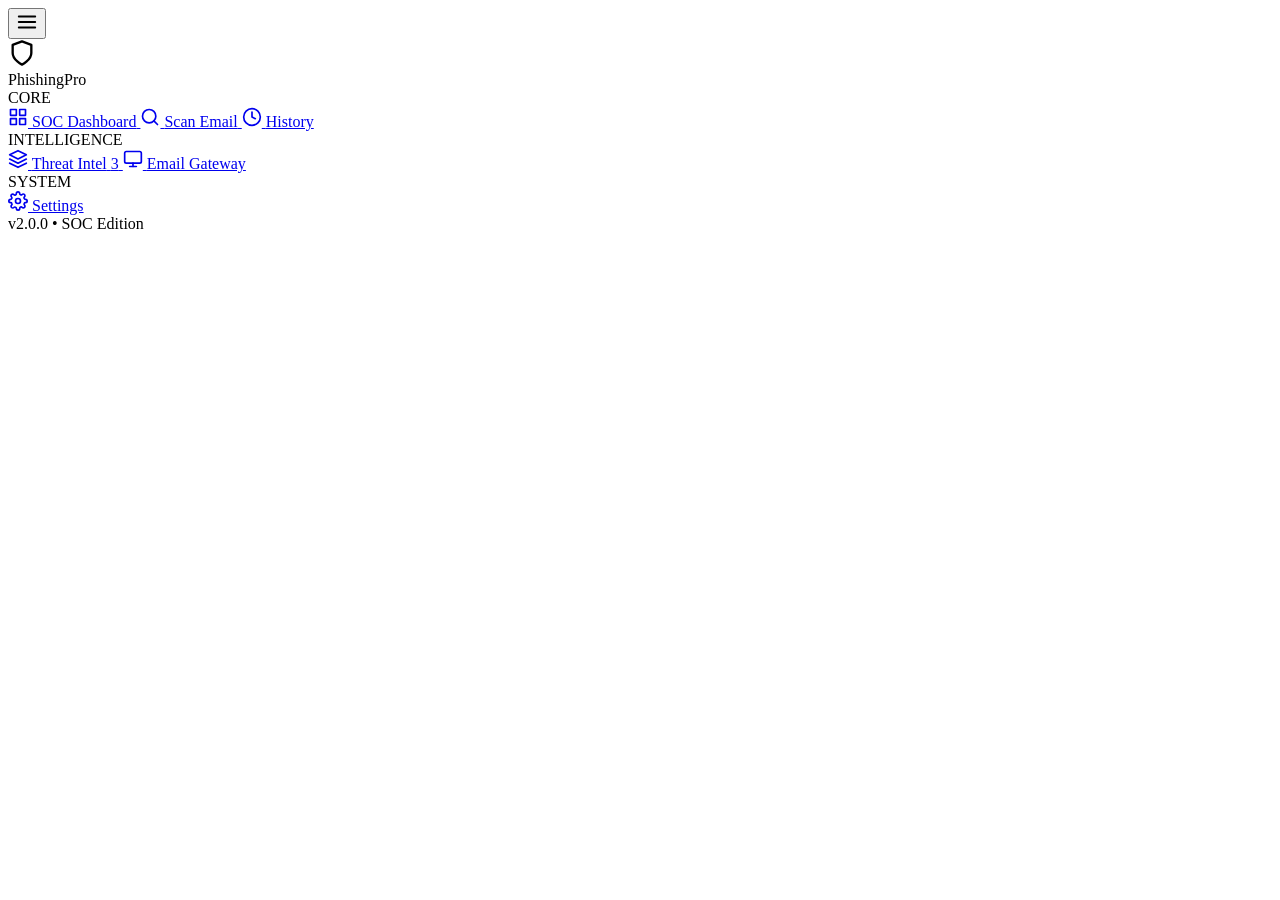
==== frontend/index.html @ 6079781a "Merge and updated initial commit" ====
<!DOCTYPE html>
<html lang="en">
<head>
    <meta charset="UTF-8">
    <meta name="viewport" content="width=device-width, initial-scale=1.0">
    <meta name="description" content="PhishingPro — Advanced email phishing detector with SOC dashboard, threat intelligence, AI analysis, domain reputation engine, and real-time email gateway.">
    <title>PhishingPro — SOC Email Security Platform</title>
    <link rel="icon" type="image/svg+xml" href="data:image/svg+xml,%3Csvg xmlns='http://www.w3.org/2000/svg' viewBox='0 0 24 24' fill='none' stroke='%2306b6d4' stroke-width='2' stroke-linecap='round' stroke-linejoin='round'%3E%3Cpath d='M12 22s8-4 8-10V5l-8-3-8 3v7c0 6 8 10 8 10z'/%3E%3C/svg%3E">
    <link rel="preconnect" href="https://fonts.googleapis.com">
    <link rel="preconnect" href="https://fonts.gstatic.com" crossorigin>
    <link href="https://fonts.googleapis.com/css2?family=Inter:wght@300;400;500;600;700;800&family=JetBrains+Mono:wght@400;500;600&display=swap" rel="stylesheet">
    <link rel="stylesheet" href="/css/styles.css">
</head>
<body>
    <!-- Mobile Menu Toggle -->
    <button class="mobile-menu-btn" id="mobile-menu-btn" aria-label="Toggle menu">
        <svg width="22" height="22" viewBox="0 0 24 24" fill="none" stroke="currentColor" stroke-width="2" stroke-linecap="round" stroke-linejoin="round">
            <line x1="3" y1="6" x2="21" y2="6"/>
            <line x1="3" y1="12" x2="21" y2="12"/>
            <line x1="3" y1="18" x2="21" y2="18"/>
        </svg>
    </button>

    <!-- Sidebar Overlay (mobile) -->
    <div class="sidebar-overlay" id="sidebar-overlay"></div>

    <!-- Sidebar Navigation -->
    <nav class="sidebar" id="sidebar">
        <div class="sidebar-header">
            <div class="logo">
                <div class="logo-icon">
                    <svg width="28" height="28" viewBox="0 0 24 24" fill="none" stroke="currentColor" stroke-width="2" stroke-linecap="round" stroke-linejoin="round">
                        <path d="M12 22s8-4 8-10V5l-8-3-8 3v7c0 6 8 10 8 10z"/>
                    </svg>
                </div>
                <span class="logo-text">PhishingPro</span>
            </div>
        </div>

        <div class="nav-links">
            <div class="nav-section-label">CORE</div>
            <a href="#/dashboard" class="nav-link active" data-page="dashboard">
                <svg width="20" height="20" viewBox="0 0 24 24" fill="none" stroke="currentColor" stroke-width="2" stroke-linecap="round" stroke-linejoin="round">
                    <rect x="3" y="3" width="7" height="7"/><rect x="14" y="3" width="7" height="7"/>
                    <rect x="14" y="14" width="7" height="7"/><rect x="3" y="14" width="7" height="7"/>
                </svg>
                <span>SOC Dashboard</span>
            </a>
            <a href="#/scan" class="nav-link" data-page="scan">
                <svg width="20" height="20" viewBox="0 0 24 24" fill="none" stroke="currentColor" stroke-width="2" stroke-linecap="round" stroke-linejoin="round">
                    <circle cx="11" cy="11" r="8"/><path d="M21 21l-4.35-4.35"/>
                </svg>
                <span>Scan Email</span>
            </a>
            <a href="#/history" class="nav-link" data-page="history">
                <svg width="20" height="20" viewBox="0 0 24 24" fill="none" stroke="currentColor" stroke-width="2" stroke-linecap="round" stroke-linejoin="round">
                    <circle cx="12" cy="12" r="10"/><polyline points="12 6 12 12 16 14"/>
                </svg>
                <span>History</span>
            </a>

            <div class="nav-section-label" style="margin-top:var(--space-md)">INTELLIGENCE</div>
            <a href="#/threat-intel" class="nav-link" data-page="threat-intel">
                <svg width="20" height="20" viewBox="0 0 24 24" fill="none" stroke="currentColor" stroke-width="2" stroke-linecap="round" stroke-linejoin="round">
                    <path d="M12 2L2 7l10 5 10-5-10-5z"/><path d="M2 17l10 5 10-5"/><path d="M2 12l10 5 10-5"/>
                </svg>
                <span>Threat Intel</span>
                <span class="nav-badge">3</span>
            </a>
            <a href="#/gateway" class="nav-link" data-page="gateway">
                <svg width="20" height="20" viewBox="0 0 24 24" fill="none" stroke="currentColor" stroke-width="2" stroke-linecap="round" stroke-linejoin="round">
                    <rect x="2" y="3" width="20" height="14" rx="2" ry="2"/>
                    <line x1="8" y1="21" x2="16" y2="21"/><line x1="12" y1="17" x2="12" y2="21"/>
                </svg>
                <span>Email Gateway</span>
            </a>

            <div class="nav-section-label" style="margin-top:var(--space-md)">SYSTEM</div>
            <a href="#/settings" class="nav-link" data-page="settings">
                <svg width="20" height="20" viewBox="0 0 24 24" fill="none" stroke="currentColor" stroke-width="2" stroke-linecap="round" stroke-linejoin="round">
                    <circle cx="12" cy="12" r="3"/>
                    <path d="M19.4 15a1.65 1.65 0 0 0 .33 1.82l.06.06a2 2 0 0 1 0 2.83 2 2 0 0 1-2.83 0l-.06-.06a1.65 1.65 0 0 0-1.82-.33 1.65 1.65 0 0 0-1 1.51V21a2 2 0 0 1-2 2 2 2 0 0 1-2-2v-.09A1.65 1.65 0 0 0 9 19.4a1.65 1.65 0 0 0-1.82.33l-.06.06a2 2 0 0 1-2.83 0 2 2 0 0 1 0-2.83l.06-.06A1.65 1.65 0 0 0 4.68 15a1.65 1.65 0 0 0-1.51-1H3a2 2 0 0 1-2-2 2 2 0 0 1 2-2h.09A1.65 1.65 0 0 0 4.6 9a1.65 1.65 0 0 0-.33-1.82l-.06-.06a2 2 0 0 1 0-2.83 2 2 0 0 1 2.83 0l.06.06A1.65 1.65 0 0 0 9 4.68a1.65 1.65 0 0 0 1-1.51V3a2 2 0 0 1 2-2 2 2 0 0 1 2 2v.09a1.65 1.65 0 0 0 1 1.51 1.65 1.65 0 0 0 1.82-.33l.06-.06a2 2 0 0 1 2.83 0 2 2 0 0 1 0 2.83l-.06.06A1.65 1.65 0 0 0 19.4 9a1.65 1.65 0 0 0 1.51 1H21a2 2 0 0 1 2 2 2 2 0 0 1-2 2h-.09a1.65 1.65 0 0 0-1.51 1z"/>
                </svg>
                <span>Settings</span>
            </a>
        </div>

        <div class="sidebar-footer">
            <div class="version-tag">v2.0.0 • SOC Edition</div>
        </div>
    </nav>

    <!-- Main Content Area -->
    <main class="main-content" id="main-content">
        <!-- Dynamic page content loads here -->
    </main>

    <!-- Toast Container -->
    <div class="toast-container" id="toast-container"></div>

    <script src="/js/api.js"></script>
    <script src="/js/dashboard.js"></script>
    <script src="/js/scanner.js"></script>
    <script src="/js/history.js"></script>
    <script src="/js/settings.js"></script>
    <script src="/js/threat_intel.js"></script>
    <script src="/js/gateway.js"></script>
    <script src="/js/app.js"></script>
</body>
</html>
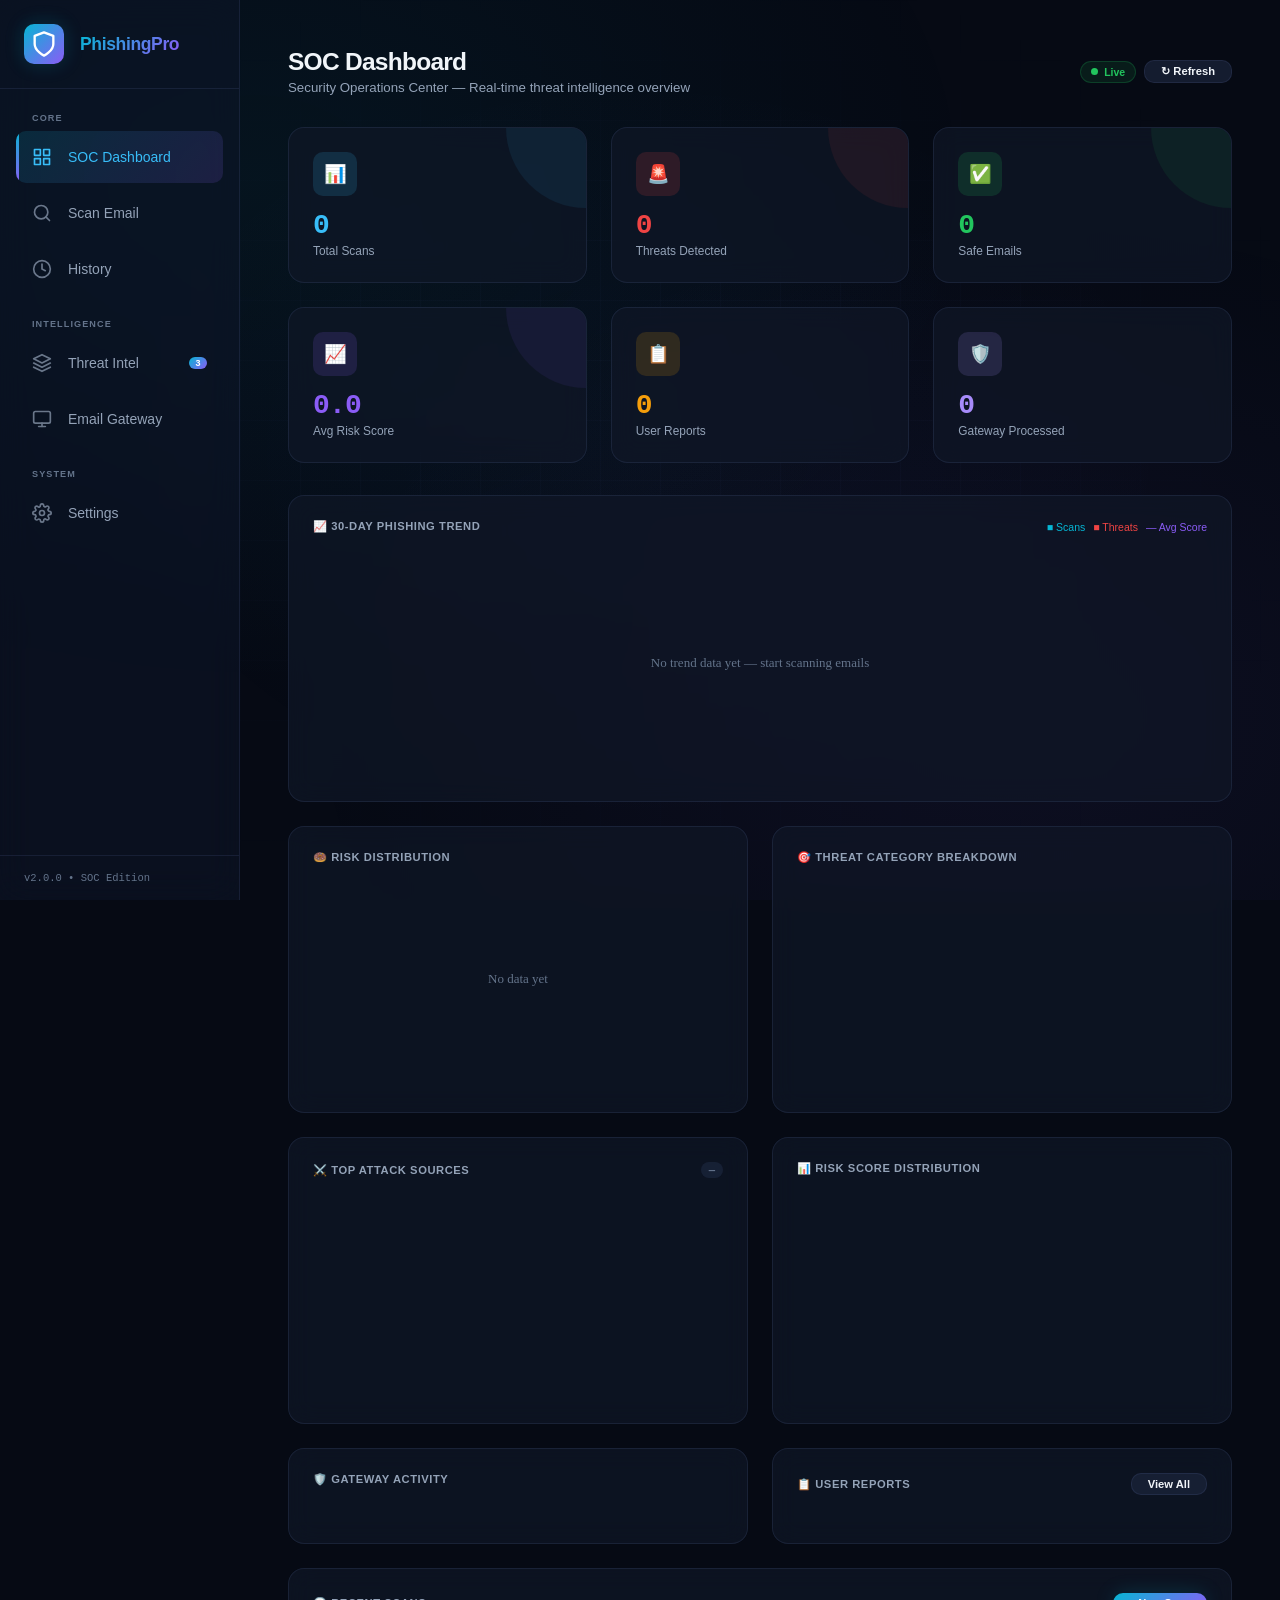
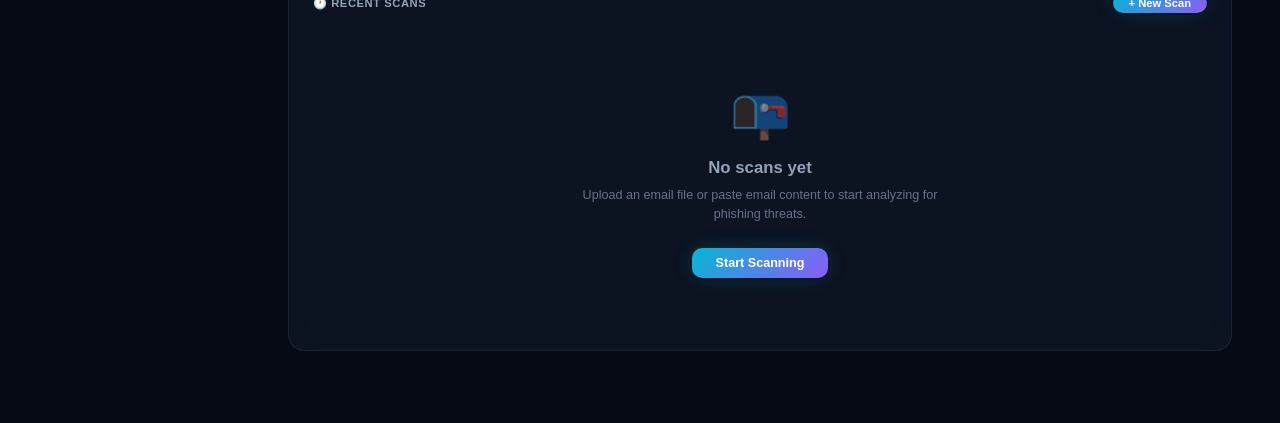
==== commit b0a0933c: "Fix CSS and JS paths for GitHub Pages" ====
--- a/frontend/index.html
+++ b/frontend/index.html
@@ -9,7 +9,7 @@
     <link rel="preconnect" href="https://fonts.googleapis.com">
     <link rel="preconnect" href="https://fonts.gstatic.com" crossorigin>
     <link href="https://fonts.googleapis.com/css2?family=Inter:wght@300;400;500;600;700;800&family=JetBrains+Mono:wght@400;500;600&display=swap" rel="stylesheet">
-    <link rel="stylesheet" href="/css/styles.css">
+    <link rel="stylesheet" href="./css/styles.css">
 </head>
 <body>
     <!-- Mobile Menu Toggle -->
@@ -98,13 +98,13 @@
     <!-- Toast Container -->
     <div class="toast-container" id="toast-container"></div>
 
-    <script src="/js/api.js"></script>
-    <script src="/js/dashboard.js"></script>
-    <script src="/js/scanner.js"></script>
-    <script src="/js/history.js"></script>
-    <script src="/js/settings.js"></script>
-    <script src="/js/threat_intel.js"></script>
-    <script src="/js/gateway.js"></script>
-    <script src="/js/app.js"></script>
+    <script src="./js/api.js"></script>
+    <script src="./js/dashboard.js"></script>
+    <script src="./js/scanner.js"></script>
+    <script src="./js/history.js"></script>
+    <script src="./js/settings.js"></script>
+    <script src="./js/threat_intel.js"></script>
+    <script src="./js/gateway.js"></script>
+    <script src="./js/app.js"></script>
 </body>
 </html>
--- a/frontend/css/styles.css
+++ b/frontend/css/styles.css
@@ -0,0 +1,2358 @@
+/* ============================================
+   PhishingPro — Complete Design System
+   Dark-mode first, glassmorphism, vibrant accents
+   ============================================ */
+
+/* --- CSS Custom Properties (Design Tokens) --- */
+:root {
+    /* Background layers */
+    --bg-primary: #060a14;
+    --bg-secondary: #0c1120;
+    --bg-tertiary: #111827;
+    --bg-card: rgba(17, 24, 39, 0.7);
+    --bg-card-hover: rgba(24, 34, 56, 0.8);
+    --bg-elevated: rgba(30, 41, 66, 0.6);
+    --bg-input: rgba(15, 23, 42, 0.8);
+
+    /* Glass effect */
+    --glass-bg: rgba(15, 23, 42, 0.5);
+    --glass-border: rgba(100, 120, 180, 0.15);
+    --glass-blur: 16px;
+
+    /* Text */
+    --text-primary: #f1f5f9;
+    --text-secondary: #94a3b8;
+    --text-muted: #64748b;
+    --text-accent: #38bdf8;
+
+    /* Accent gradients */
+    --accent-cyan: #06b6d4;
+    --accent-blue: #3b82f6;
+    --accent-purple: #8b5cf6;
+    --accent-pink: #ec4899;
+    --gradient-primary: linear-gradient(135deg, #06b6d4, #8b5cf6);
+    --gradient-secondary: linear-gradient(135deg, #3b82f6, #8b5cf6);
+    --gradient-hot: linear-gradient(135deg, #ec4899, #f97316);
+    --gradient-glow: linear-gradient(135deg, rgba(6, 182, 212, 0.15), rgba(139, 92, 246, 0.15));
+
+    /* Risk level colors */
+    --risk-safe: #22c55e;
+    --risk-safe-bg: rgba(34, 197, 94, 0.1);
+    --risk-low: #84cc16;
+    --risk-low-bg: rgba(132, 204, 22, 0.1);
+    --risk-medium: #eab308;
+    --risk-medium-bg: rgba(234, 179, 8, 0.1);
+    --risk-high: #f97316;
+    --risk-high-bg: rgba(249, 115, 22, 0.1);
+    --risk-critical: #ef4444;
+    --risk-critical-bg: rgba(239, 68, 68, 0.1);
+
+    /* Severity colors */
+    --severity-info: #38bdf8;
+    --severity-low: #84cc16;
+    --severity-medium: #eab308;
+    --severity-high: #f97316;
+    --severity-critical: #ef4444;
+
+    /* Spacing */
+    --space-xs: 4px;
+    --space-sm: 8px;
+    --space-md: 16px;
+    --space-lg: 24px;
+    --space-xl: 32px;
+    --space-2xl: 48px;
+
+    /* Border radius */
+    --radius-sm: 6px;
+    --radius-md: 10px;
+    --radius-lg: 16px;
+    --radius-xl: 20px;
+    --radius-full: 9999px;
+
+    /* Shadows */
+    --shadow-sm: 0 1px 3px rgba(0, 0, 0, 0.3);
+    --shadow-md: 0 4px 12px rgba(0, 0, 0, 0.4);
+    --shadow-lg: 0 8px 32px rgba(0, 0, 0, 0.5);
+    --shadow-glow-cyan: 0 0 20px rgba(6, 182, 212, 0.2);
+    --shadow-glow-purple: 0 0 20px rgba(139, 92, 246, 0.2);
+
+    /* Typography */
+    --font-sans: 'Inter', -apple-system, BlinkMacSystemFont, 'Segoe UI', sans-serif;
+    --font-mono: 'JetBrains Mono', 'Fira Code', monospace;
+
+    /* Transitions */
+    --transition-fast: 150ms ease;
+    --transition-normal: 250ms ease;
+    --transition-slow: 400ms ease;
+
+    /* Layout */
+    --sidebar-width: 240px;
+    --sidebar-collapsed: 64px;
+}
+
+/* --- Reset & Base --- */
+*, *::before, *::after {
+    margin: 0;
+    padding: 0;
+    box-sizing: border-box;
+}
+
+html {
+    font-size: 14px;
+    -webkit-font-smoothing: antialiased;
+    -moz-osx-font-smoothing: grayscale;
+}
+
+body {
+    font-family: var(--font-sans);
+    background: var(--bg-primary);
+    color: var(--text-primary);
+    display: flex;
+    min-height: 100vh;
+    overflow-x: hidden;
+}
+
+/* Animated grid background */
+body::before {
+    content: '';
+    position: fixed;
+    top: 0;
+    left: 0;
+    right: 0;
+    bottom: 0;
+    background:
+        radial-gradient(ellipse at 20% 20%, rgba(6, 182, 212, 0.06) 0%, transparent 50%),
+        radial-gradient(ellipse at 80% 80%, rgba(139, 92, 246, 0.06) 0%, transparent 50%),
+        radial-gradient(ellipse at 50% 50%, rgba(59, 130, 246, 0.03) 0%, transparent 60%);
+    pointer-events: none;
+    z-index: 0;
+    animation: bgShift 20s ease-in-out infinite alternate;
+}
+
+body::after {
+    content: '';
+    position: fixed;
+    top: 0;
+    left: 0;
+    right: 0;
+    bottom: 0;
+    background-image:
+        linear-gradient(rgba(100, 120, 180, 0.03) 1px, transparent 1px),
+        linear-gradient(90deg, rgba(100, 120, 180, 0.03) 1px, transparent 1px);
+    background-size: 60px 60px;
+    pointer-events: none;
+    z-index: 0;
+    mask-image: radial-gradient(ellipse at center, black 30%, transparent 80%);
+    -webkit-mask-image: radial-gradient(ellipse at center, black 30%, transparent 80%);
+}
+
+a { color: var(--text-accent); text-decoration: none; }
+a:hover { text-decoration: underline; }
+
+/* --- Scrollbar --- */
+::-webkit-scrollbar { width: 6px; height: 6px; }
+::-webkit-scrollbar-track { background: transparent; }
+::-webkit-scrollbar-thumb { background: var(--glass-border); border-radius: var(--radius-full); }
+::-webkit-scrollbar-thumb:hover { background: var(--text-muted); }
+
+/* ============================================
+   MOBILE MENU BUTTON
+   ============================================ */
+.mobile-menu-btn {
+    display: none;
+    position: fixed;
+    top: var(--space-md);
+    left: var(--space-md);
+    z-index: 200;
+    width: 42px;
+    height: 42px;
+    border: 1px solid var(--glass-border);
+    border-radius: var(--radius-md);
+    background: var(--glass-bg);
+    backdrop-filter: blur(var(--glass-blur));
+    -webkit-backdrop-filter: blur(var(--glass-blur));
+    color: var(--text-primary);
+    cursor: pointer;
+    align-items: center;
+    justify-content: center;
+    transition: all var(--transition-fast);
+}
+
+.mobile-menu-btn:hover {
+    background: var(--bg-card-hover);
+    border-color: var(--accent-cyan);
+}
+
+.sidebar-overlay {
+    display: none;
+    position: fixed;
+    inset: 0;
+    background: rgba(0, 0, 0, 0.5);
+    backdrop-filter: blur(4px);
+    z-index: 90;
+    opacity: 0;
+    transition: opacity var(--transition-normal);
+}
+
+.sidebar-overlay.open {
+    opacity: 1;
+}
+
+/* ============================================
+   SIDEBAR
+   ============================================ */
+.sidebar {
+    position: fixed;
+    left: 0;
+    top: 0;
+    bottom: 0;
+    width: var(--sidebar-width);
+    background: var(--glass-bg);
+    backdrop-filter: blur(var(--glass-blur));
+    -webkit-backdrop-filter: blur(var(--glass-blur));
+    border-right: 1px solid var(--glass-border);
+    display: flex;
+    flex-direction: column;
+    z-index: 100;
+    transition: width var(--transition-normal), transform var(--transition-normal);
+}
+
+.sidebar-header {
+    padding: var(--space-lg);
+    border-bottom: 1px solid var(--glass-border);
+}
+
+.logo {
+    display: flex;
+    align-items: center;
+    gap: var(--space-md);
+}
+
+.logo-icon {
+    width: 40px;
+    height: 40px;
+    background: var(--gradient-primary);
+    border-radius: var(--radius-md);
+    display: flex;
+    align-items: center;
+    justify-content: center;
+    color: white;
+    flex-shrink: 0;
+    box-shadow: var(--shadow-glow-cyan);
+}
+
+.logo-text {
+    font-size: 1.25rem;
+    font-weight: 700;
+    background: var(--gradient-primary);
+    -webkit-background-clip: text;
+    -webkit-text-fill-color: transparent;
+    background-clip: text;
+    letter-spacing: -0.02em;
+}
+
+.nav-links {
+    flex: 1;
+    padding: var(--space-md);
+    display: flex;
+    flex-direction: column;
+    gap: var(--space-xs);
+}
+
+.nav-link {
+    display: flex;
+    align-items: center;
+    gap: var(--space-md);
+    padding: var(--space-md);
+    border-radius: var(--radius-md);
+    color: var(--text-secondary);
+    font-weight: 500;
+    transition: all var(--transition-fast);
+    text-decoration: none !important;
+    position: relative;
+    overflow: hidden;
+}
+
+.nav-link::before {
+    content: '';
+    position: absolute;
+    left: 0;
+    top: 0;
+    bottom: 0;
+    width: 3px;
+    background: var(--gradient-primary);
+    border-radius: 0 var(--radius-sm) var(--radius-sm) 0;
+    opacity: 0;
+    transition: opacity var(--transition-fast);
+}
+
+.nav-link:hover {
+    background: var(--bg-card-hover);
+    color: var(--text-primary);
+}
+
+.nav-link.active {
+    background: var(--gradient-glow);
+    color: var(--text-accent);
+}
+
+.nav-link.active::before {
+    opacity: 1;
+}
+
+.nav-link svg {
+    flex-shrink: 0;
+    opacity: 0.7;
+    transition: opacity var(--transition-fast);
+}
+
+.nav-link:hover svg,
+.nav-link.active svg {
+    opacity: 1;
+}
+
+.sidebar-footer {
+    padding: var(--space-md) var(--space-lg);
+    border-top: 1px solid var(--glass-border);
+}
+
+.version-tag {
+    font-size: 0.75rem;
+    color: var(--text-muted);
+    font-family: var(--font-mono);
+}
+
+/* ============================================
+   MAIN CONTENT
+   ============================================ */
+.main-content {
+    margin-left: var(--sidebar-width);
+    flex: 1;
+    min-height: 100vh;
+    padding: var(--space-2xl);
+    position: relative;
+    z-index: 1;
+    transition: opacity 0.15s ease, transform 0.15s ease;
+}
+
+.main-content.page-exit {
+    opacity: 0;
+    transform: translateY(6px);
+}
+
+.main-content.page-enter {
+    animation: fadeIn 0.3s ease forwards;
+}
+
+.page-header {
+    margin-bottom: var(--space-xl);
+}
+
+.page-title {
+    font-size: 1.75rem;
+    font-weight: 700;
+    letter-spacing: -0.03em;
+    margin-bottom: var(--space-xs);
+}
+
+.page-subtitle {
+    color: var(--text-secondary);
+    font-size: 0.95rem;
+}
+
+/* ============================================
+   GLASS CARD
+   ============================================ */
+.card {
+    background: var(--bg-card);
+    backdrop-filter: blur(12px);
+    -webkit-backdrop-filter: blur(12px);
+    border: 1px solid var(--glass-border);
+    border-radius: var(--radius-lg);
+    padding: var(--space-lg);
+    transition: all var(--transition-normal);
+}
+
+.card:hover {
+    border-color: rgba(100, 120, 180, 0.25);
+    box-shadow: var(--shadow-md);
+}
+
+.card-header {
+    display: flex;
+    align-items: center;
+    justify-content: space-between;
+    margin-bottom: var(--space-lg);
+}
+
+.card-title {
+    font-size: 1rem;
+    font-weight: 600;
+    color: var(--text-secondary);
+    text-transform: uppercase;
+    letter-spacing: 0.05em;
+    font-size: 0.8rem;
+}
+
+/* ============================================
+   STATS GRID (Dashboard)
+   ============================================ */
+.stats-grid {
+    display: grid;
+    grid-template-columns: repeat(auto-fit, minmax(220px, 1fr));
+    gap: var(--space-lg);
+    margin-bottom: var(--space-xl);
+}
+
+.stat-card {
+    position: relative;
+    overflow: hidden;
+}
+
+.stat-card::after {
+    content: '';
+    position: absolute;
+    top: 0;
+    right: 0;
+    width: 80px;
+    height: 80px;
+    border-radius: 0 0 0 80px;
+    opacity: 0.08;
+}
+
+.stat-card .stat-icon {
+    width: 44px;
+    height: 44px;
+    border-radius: var(--radius-md);
+    display: flex;
+    align-items: center;
+    justify-content: center;
+    margin-bottom: var(--space-md);
+    font-size: 1.3rem;
+}
+
+.stat-card .stat-value {
+    font-size: 2rem;
+    font-weight: 800;
+    letter-spacing: -0.03em;
+    font-family: var(--font-mono);
+    line-height: 1;
+    margin-bottom: var(--space-xs);
+}
+
+.stat-card .stat-label {
+    font-size: 0.85rem;
+    color: var(--text-secondary);
+    font-weight: 500;
+}
+
+.stat-card.stat-total .stat-icon { background: rgba(56, 189, 248, 0.15); color: #38bdf8; }
+.stat-card.stat-total .stat-value { color: #38bdf8; }
+.stat-card.stat-total::after { background: #38bdf8; }
+
+.stat-card.stat-threats .stat-icon { background: rgba(239, 68, 68, 0.15); color: #ef4444; }
+.stat-card.stat-threats .stat-value { color: #ef4444; }
+.stat-card.stat-threats::after { background: #ef4444; }
+
+.stat-card.stat-safe .stat-icon { background: rgba(34, 197, 94, 0.15); color: #22c55e; }
+.stat-card.stat-safe .stat-value { color: #22c55e; }
+.stat-card.stat-safe::after { background: #22c55e; }
+
+.stat-card.stat-score .stat-icon { background: rgba(139, 92, 246, 0.15); color: #8b5cf6; }
+.stat-card.stat-score .stat-value { color: #8b5cf6; }
+.stat-card.stat-score::after { background: #8b5cf6; }
+
+/* ============================================
+   DASHBOARD GRID
+   ============================================ */
+.dashboard-grid {
+    display: grid;
+    grid-template-columns: 1fr 1fr;
+    gap: var(--space-lg);
+}
+
+.dashboard-grid .card.full-width {
+    grid-column: 1 / -1;
+}
+
+/* ============================================
+   TABS
+   ============================================ */
+.tabs {
+    display: flex;
+    gap: var(--space-xs);
+    padding: var(--space-xs);
+    background: var(--bg-input);
+    border-radius: var(--radius-md);
+    margin-bottom: var(--space-lg);
+}
+
+.tab-btn {
+    flex: 1;
+    padding: var(--space-sm) var(--space-md);
+    background: transparent;
+    border: none;
+    border-radius: var(--radius-sm);
+    color: var(--text-secondary);
+    font-family: var(--font-sans);
+    font-size: 0.9rem;
+    font-weight: 500;
+    cursor: pointer;
+    transition: all var(--transition-fast);
+}
+
+.tab-btn:hover {
+    color: var(--text-primary);
+    background: rgba(255, 255, 255, 0.05);
+}
+
+.tab-btn.active {
+    background: var(--gradient-primary);
+    color: white;
+    box-shadow: var(--shadow-sm);
+}
+
+.tab-content {
+    display: none;
+}
+
+.tab-content.active {
+    display: block;
+    animation: fadeIn 0.3s ease;
+}
+
+/* ============================================
+   FILE DROP ZONE
+   ============================================ */
+.drop-zone {
+    border: 2px dashed var(--glass-border);
+    border-radius: var(--radius-lg);
+    padding: var(--space-2xl);
+    text-align: center;
+    cursor: pointer;
+    transition: all var(--transition-normal);
+    background: var(--bg-input);
+    position: relative;
+    overflow: hidden;
+}
+
+.drop-zone::before {
+    content: '';
+    position: absolute;
+    inset: 0;
+    background: var(--gradient-glow);
+    opacity: 0;
+    transition: opacity var(--transition-normal);
+}
+
+.drop-zone:hover,
+.drop-zone.drag-over {
+    border-color: var(--accent-cyan);
+    background: rgba(6, 182, 212, 0.05);
+}
+
+.drop-zone:hover::before,
+.drop-zone.drag-over::before {
+    opacity: 1;
+}
+
+.drop-zone-icon {
+    font-size: 3rem;
+    margin-bottom: var(--space-md);
+    position: relative;
+    z-index: 1;
+}
+
+.drop-zone-text {
+    font-size: 1.1rem;
+    color: var(--text-secondary);
+    margin-bottom: var(--space-sm);
+    position: relative;
+    z-index: 1;
+}
+
+.drop-zone-hint {
+    font-size: 0.8rem;
+    color: var(--text-muted);
+    position: relative;
+    z-index: 1;
+}
+
+.drop-zone input[type="file"] {
+    display: none;
+}
+
+/* ============================================
+   TEXTAREA (Paste Email)
+   ============================================ */
+.email-textarea {
+    width: 100%;
+    min-height: 250px;
+    padding: var(--space-md);
+    background: var(--bg-input);
+    border: 1px solid var(--glass-border);
+    border-radius: var(--radius-md);
+    color: var(--text-primary);
+    font-family: var(--font-mono);
+    font-size: 0.85rem;
+    line-height: 1.6;
+    resize: vertical;
+    transition: border-color var(--transition-fast);
+}
+
+.email-textarea:focus {
+    outline: none;
+    border-color: var(--accent-cyan);
+    box-shadow: 0 0 0 3px rgba(6, 182, 212, 0.1);
+}
+
+.email-textarea::placeholder {
+    color: var(--text-muted);
+}
+
+/* ============================================
+   BUTTONS
+   ============================================ */
+.btn {
+    display: inline-flex;
+    align-items: center;
+    justify-content: center;
+    gap: var(--space-sm);
+    padding: var(--space-sm) var(--space-lg);
+    border: none;
+    border-radius: var(--radius-md);
+    font-family: var(--font-sans);
+    font-size: 0.9rem;
+    font-weight: 600;
+    cursor: pointer;
+    transition: all var(--transition-fast);
+    text-decoration: none;
+    white-space: nowrap;
+}
+
+.btn:disabled {
+    opacity: 0.5;
+    cursor: not-allowed;
+}
+
+.btn-primary {
+    background: var(--gradient-primary);
+    color: white;
+    box-shadow: var(--shadow-sm), var(--shadow-glow-cyan);
+}
+
+.btn-primary:hover:not(:disabled) {
+    transform: translateY(-1px);
+    box-shadow: var(--shadow-md), 0 0 30px rgba(6, 182, 212, 0.3);
+}
+
+.btn-secondary {
+    background: var(--bg-elevated);
+    color: var(--text-primary);
+    border: 1px solid var(--glass-border);
+}
+
+.btn-secondary:hover:not(:disabled) {
+    background: var(--bg-card-hover);
+    border-color: rgba(100, 120, 180, 0.3);
+}
+
+.btn-danger {
+    background: rgba(239, 68, 68, 0.15);
+    color: var(--risk-critical);
+    border: 1px solid rgba(239, 68, 68, 0.2);
+}
+
+.btn-danger:hover:not(:disabled) {
+    background: rgba(239, 68, 68, 0.25);
+}
+
+.btn-lg {
+    padding: var(--space-md) var(--space-xl);
+    font-size: 1rem;
+}
+
+.btn-sm {
+    padding: var(--space-xs) var(--space-md);
+    font-size: 0.8rem;
+}
+
+/* ============================================
+   RISK SCORE RING
+   ============================================ */
+.risk-ring-container {
+    display: flex;
+    flex-direction: column;
+    align-items: center;
+    gap: var(--space-md);
+}
+
+.risk-ring {
+    position: relative;
+    width: 180px;
+    height: 180px;
+}
+
+.risk-ring svg {
+    transform: rotate(-90deg);
+    width: 100%;
+    height: 100%;
+}
+
+.risk-ring .ring-bg {
+    fill: none;
+    stroke: var(--bg-elevated);
+    stroke-width: 8;
+}
+
+.risk-ring .ring-fill {
+    fill: none;
+    stroke-width: 8;
+    stroke-linecap: round;
+    transition: stroke-dashoffset 1.5s ease, stroke 0.5s ease;
+}
+
+.risk-ring .ring-score {
+    position: absolute;
+    top: 50%;
+    left: 50%;
+    transform: translate(-50%, -50%);
+    text-align: center;
+}
+
+.risk-ring .ring-score .score-value {
+    font-size: 2.5rem;
+    font-weight: 800;
+    font-family: var(--font-mono);
+    line-height: 1;
+}
+
+.risk-ring .ring-score .score-label {
+    font-size: 0.8rem;
+    color: var(--text-secondary);
+    text-transform: uppercase;
+    letter-spacing: 0.1em;
+    margin-top: var(--space-xs);
+}
+
+/* ============================================
+   RISK BADGES
+   ============================================ */
+.risk-badge {
+    display: inline-flex;
+    align-items: center;
+    gap: var(--space-xs);
+    padding: 3px 10px;
+    border-radius: var(--radius-full);
+    font-size: 0.75rem;
+    font-weight: 600;
+    text-transform: uppercase;
+    letter-spacing: 0.05em;
+}
+
+.risk-badge.safe { background: var(--risk-safe-bg); color: var(--risk-safe); border: 1px solid rgba(34, 197, 94, 0.2); }
+.risk-badge.low { background: var(--risk-low-bg); color: var(--risk-low); border: 1px solid rgba(132, 204, 22, 0.2); }
+.risk-badge.medium { background: var(--risk-medium-bg); color: var(--risk-medium); border: 1px solid rgba(234, 179, 8, 0.2); }
+.risk-badge.high { background: var(--risk-high-bg); color: var(--risk-high); border: 1px solid rgba(249, 115, 22, 0.2); }
+.risk-badge.critical { background: var(--risk-critical-bg); color: var(--risk-critical); border: 1px solid rgba(239, 68, 68, 0.2); }
+
+.risk-badge::before {
+    content: '';
+    width: 6px;
+    height: 6px;
+    border-radius: 50%;
+    background: currentColor;
+}
+
+/* ============================================
+   SEVERITY INDICATOR
+   ============================================ */
+.severity-dot {
+    width: 8px;
+    height: 8px;
+    border-radius: 50%;
+    flex-shrink: 0;
+}
+
+.severity-dot.info { background: var(--severity-info); box-shadow: 0 0 6px var(--severity-info); }
+.severity-dot.low { background: var(--severity-low); box-shadow: 0 0 6px var(--severity-low); }
+.severity-dot.medium { background: var(--severity-medium); box-shadow: 0 0 6px var(--severity-medium); }
+.severity-dot.high { background: var(--severity-high); box-shadow: 0 0 6px var(--severity-high); }
+.severity-dot.critical { background: var(--severity-critical); box-shadow: 0 0 6px var(--severity-critical); }
+
+/* ============================================
+   FINDINGS LIST
+   ============================================ */
+.findings-group {
+    margin-bottom: var(--space-lg);
+}
+
+.findings-group-title {
+    font-size: 0.85rem;
+    font-weight: 600;
+    color: var(--text-secondary);
+    text-transform: uppercase;
+    letter-spacing: 0.06em;
+    margin-bottom: var(--space-md);
+    display: flex;
+    align-items: center;
+    gap: var(--space-sm);
+}
+
+.findings-group-count {
+    background: var(--bg-elevated);
+    padding: 2px 8px;
+    border-radius: var(--radius-full);
+    font-size: 0.75rem;
+    font-family: var(--font-mono);
+}
+
+.finding-card {
+    background: var(--bg-input);
+    border: 1px solid var(--glass-border);
+    border-radius: var(--radius-md);
+    padding: var(--space-md);
+    margin-bottom: var(--space-sm);
+    display: flex;
+    gap: var(--space-md);
+    transition: all var(--transition-fast);
+}
+
+.finding-card:hover {
+    border-color: rgba(100, 120, 180, 0.3);
+    background: var(--bg-card-hover);
+}
+
+.finding-content {
+    flex: 1;
+    min-width: 0;
+}
+
+.finding-title {
+    font-weight: 600;
+    font-size: 0.95rem;
+    margin-bottom: var(--space-xs);
+}
+
+.finding-description {
+    color: var(--text-secondary);
+    font-size: 0.85rem;
+    line-height: 1.5;
+    margin-bottom: var(--space-sm);
+}
+
+.finding-evidence {
+    background: rgba(0, 0, 0, 0.3);
+    padding: var(--space-sm) var(--space-md);
+    border-radius: var(--radius-sm);
+    font-family: var(--font-mono);
+    font-size: 0.78rem;
+    color: var(--text-accent);
+    word-break: break-all;
+    border-left: 2px solid var(--accent-cyan);
+}
+
+/* ============================================
+   BODY PREVIEW
+   ============================================ */
+.body-preview-content {
+    background: var(--bg-input);
+    border: 1px solid var(--glass-border);
+    border-radius: var(--radius-md);
+    padding: var(--space-md);
+    font-size: 0.85rem;
+    color: var(--text-secondary);
+    line-height: 1.7;
+    white-space: pre-wrap;
+    word-break: break-word;
+    max-height: 250px;
+    overflow-y: auto;
+}
+
+/* ============================================
+   TABLE
+   ============================================ */
+.data-table {
+    width: 100%;
+    border-collapse: collapse;
+}
+
+.data-table th {
+    text-align: left;
+    padding: var(--space-md);
+    font-size: 0.78rem;
+    font-weight: 600;
+    color: var(--text-muted);
+    text-transform: uppercase;
+    letter-spacing: 0.06em;
+    border-bottom: 1px solid var(--glass-border);
+}
+
+.data-table td {
+    padding: var(--space-md);
+    border-bottom: 1px solid rgba(100, 120, 180, 0.08);
+    font-size: 0.9rem;
+    vertical-align: middle;
+}
+
+.data-table tr {
+    transition: background var(--transition-fast);
+}
+
+.data-table tbody tr:hover {
+    background: var(--bg-card-hover);
+}
+
+.data-table .cell-subject {
+    max-width: 280px;
+    overflow: hidden;
+    text-overflow: ellipsis;
+    white-space: nowrap;
+    font-weight: 500;
+}
+
+.data-table .cell-sender {
+    color: var(--text-secondary);
+    max-width: 200px;
+    overflow: hidden;
+    text-overflow: ellipsis;
+    white-space: nowrap;
+}
+
+.data-table .cell-score {
+    font-family: var(--font-mono);
+    font-weight: 600;
+}
+
+.data-table .cell-date {
+    color: var(--text-muted);
+    font-size: 0.8rem;
+    white-space: nowrap;
+}
+
+/* ============================================
+   SCAN PROGRESS ANIMATION
+   ============================================ */
+.scan-progress {
+    display: flex;
+    align-items: center;
+    gap: var(--space-md);
+    padding: var(--space-lg);
+    margin-bottom: var(--space-lg);
+}
+
+.scan-step {
+    flex: 1;
+    text-align: center;
+    position: relative;
+}
+
+.scan-step-dot {
+    width: 36px;
+    height: 36px;
+    border-radius: 50%;
+    background: var(--bg-elevated);
+    border: 2px solid var(--glass-border);
+    display: flex;
+    align-items: center;
+    justify-content: center;
+    margin: 0 auto var(--space-sm);
+    font-size: 0.9rem;
+    transition: all var(--transition-normal);
+}
+
+.scan-step.active .scan-step-dot {
+    border-color: var(--accent-cyan);
+    background: rgba(6, 182, 212, 0.15);
+    animation: pulse 1.5s ease infinite;
+}
+
+.scan-step.done .scan-step-dot {
+    border-color: var(--risk-safe);
+    background: rgba(34, 197, 94, 0.15);
+    color: var(--risk-safe);
+}
+
+.scan-step-label {
+    font-size: 0.75rem;
+    color: var(--text-muted);
+    font-weight: 500;
+}
+
+.scan-step.active .scan-step-label {
+    color: var(--text-accent);
+}
+
+.scan-step.done .scan-step-label {
+    color: var(--risk-safe);
+}
+
+.scan-step-line {
+    position: absolute;
+    top: 18px;
+    left: calc(50% + 22px);
+    right: calc(-50% + 22px);
+    height: 2px;
+    background: var(--glass-border);
+}
+
+.scan-step-line.done {
+    background: var(--risk-safe);
+}
+
+/* ============================================
+   FORMS / INPUTS
+   ============================================ */
+.form-group {
+    margin-bottom: var(--space-lg);
+}
+
+.form-label {
+    display: block;
+    font-size: 0.85rem;
+    font-weight: 600;
+    color: var(--text-secondary);
+    margin-bottom: var(--space-sm);
+}
+
+.form-input {
+    width: 100%;
+    padding: var(--space-sm) var(--space-md);
+    background: var(--bg-input);
+    border: 1px solid var(--glass-border);
+    border-radius: var(--radius-md);
+    color: var(--text-primary);
+    font-family: var(--font-sans);
+    font-size: 0.9rem;
+    transition: border-color var(--transition-fast);
+}
+
+.form-input:focus {
+    outline: none;
+    border-color: var(--accent-cyan);
+    box-shadow: 0 0 0 3px rgba(6, 182, 212, 0.1);
+}
+
+.form-input::placeholder {
+    color: var(--text-muted);
+}
+
+.form-row {
+    display: flex;
+    gap: var(--space-md);
+    align-items: end;
+}
+
+/* ============================================
+   FILTER BAR
+   ============================================ */
+.filter-bar {
+    display: flex;
+    gap: var(--space-md);
+    margin-bottom: var(--space-lg);
+    flex-wrap: wrap;
+    align-items: center;
+}
+
+.filter-bar select {
+    padding: var(--space-sm) var(--space-md);
+    background: var(--bg-input);
+    border: 1px solid var(--glass-border);
+    border-radius: var(--radius-md);
+    color: var(--text-primary);
+    font-family: var(--font-sans);
+    font-size: 0.85rem;
+    cursor: pointer;
+    transition: border-color var(--transition-fast);
+}
+
+.filter-bar select:focus {
+    outline: none;
+    border-color: var(--accent-cyan);
+}
+
+/* ============================================
+   PAGINATION
+   ============================================ */
+.pagination {
+    display: flex;
+    align-items: center;
+    justify-content: center;
+    gap: var(--space-sm);
+    margin-top: var(--space-lg);
+}
+
+.pagination button {
+    padding: var(--space-sm) var(--space-md);
+    background: var(--bg-elevated);
+    border: 1px solid var(--glass-border);
+    border-radius: var(--radius-sm);
+    color: var(--text-secondary);
+    font-family: var(--font-sans);
+    font-size: 0.85rem;
+    cursor: pointer;
+    transition: all var(--transition-fast);
+}
+
+.pagination button:hover:not(:disabled) {
+    background: var(--bg-card-hover);
+    color: var(--text-primary);
+}
+
+.pagination button:disabled {
+    opacity: 0.3;
+    cursor: not-allowed;
+}
+
+.pagination .page-info {
+    font-size: 0.85rem;
+    color: var(--text-muted);
+    font-family: var(--font-mono);
+    padding: 0 var(--space-md);
+}
+
+/* ============================================
+   TOAST NOTIFICATIONS
+   ============================================ */
+.toast-container {
+    position: fixed;
+    top: var(--space-lg);
+    right: var(--space-lg);
+    z-index: 1000;
+    display: flex;
+    flex-direction: column;
+    gap: var(--space-sm);
+}
+
+.toast {
+    min-width: 300px;
+    max-width: 450px;
+    padding: var(--space-md) var(--space-lg);
+    background: var(--bg-card);
+    backdrop-filter: blur(var(--glass-blur));
+    border: 1px solid var(--glass-border);
+    border-radius: var(--radius-md);
+    box-shadow: var(--shadow-lg);
+    display: flex;
+    align-items: flex-start;
+    gap: var(--space-md);
+    animation: slideInRight 0.3s ease;
+    font-size: 0.9rem;
+}
+
+.toast.success { border-left: 3px solid var(--risk-safe); }
+.toast.error { border-left: 3px solid var(--risk-critical); }
+.toast.warning { border-left: 3px solid var(--risk-medium); }
+.toast.info { border-left: 3px solid var(--accent-cyan); }
+
+.toast-close {
+    background: none;
+    border: none;
+    color: var(--text-muted);
+    cursor: pointer;
+    font-size: 1.1rem;
+    padding: 0;
+    line-height: 1;
+    margin-left: auto;
+    flex-shrink: 0;
+}
+
+/* ============================================
+   COLLAPSIBLE SECTION
+   ============================================ */
+.collapsible-header {
+    display: flex;
+    align-items: center;
+    justify-content: space-between;
+    padding: var(--space-md);
+    background: var(--bg-input);
+    border: 1px solid var(--glass-border);
+    border-radius: var(--radius-md);
+    cursor: pointer;
+    transition: all var(--transition-fast);
+    user-select: none;
+}
+
+.collapsible-header:hover {
+    background: var(--bg-card-hover);
+}
+
+.collapsible-header .chevron {
+    transition: transform var(--transition-fast);
+    color: var(--text-muted);
+}
+
+.collapsible-header.open .chevron {
+    transform: rotate(180deg);
+}
+
+.collapsible-body {
+    display: none;
+    padding: var(--space-md);
+    border: 1px solid var(--glass-border);
+    border-top: none;
+    border-radius: 0 0 var(--radius-md) var(--radius-md);
+    background: var(--bg-input);
+    font-family: var(--font-mono);
+    font-size: 0.8rem;
+    color: var(--text-secondary);
+    white-space: pre-wrap;
+    word-break: break-all;
+    max-height: 400px;
+    overflow-y: auto;
+}
+
+.collapsible-body.open {
+    display: block;
+    animation: fadeIn 0.2s ease;
+}
+
+/* ============================================
+   EMPTY STATE
+   ============================================ */
+.empty-state {
+    text-align: center;
+    padding: var(--space-2xl) var(--space-lg);
+    color: var(--text-muted);
+}
+
+.empty-state-icon {
+    font-size: 3.5rem;
+    margin-bottom: var(--space-md);
+    opacity: 0.5;
+}
+
+.empty-state-title {
+    font-size: 1.2rem;
+    font-weight: 600;
+    color: var(--text-secondary);
+    margin-bottom: var(--space-sm);
+}
+
+.empty-state-text {
+    font-size: 0.9rem;
+    max-width: 400px;
+    margin: 0 auto var(--space-lg);
+    line-height: 1.5;
+}
+
+/* ============================================
+   LOADING SPINNER
+   ============================================ */
+.spinner {
+    width: 36px;
+    height: 36px;
+    border: 3px solid var(--bg-elevated);
+    border-top-color: var(--accent-cyan);
+    border-radius: 50%;
+    animation: spin 0.8s linear infinite;
+}
+
+.spinner-sm {
+    width: 18px;
+    height: 18px;
+    border-width: 2px;
+}
+
+.loading-overlay {
+    display: flex;
+    flex-direction: column;
+    align-items: center;
+    justify-content: center;
+    gap: var(--space-md);
+    padding: var(--space-2xl);
+    color: var(--text-secondary);
+}
+
+/* ============================================
+   SCAN RESULT
+   ============================================ */
+.scan-result {
+    animation: fadeIn 0.5s ease;
+}
+
+.scan-result-header {
+    display: flex;
+    gap: var(--space-xl);
+    margin-bottom: var(--space-xl);
+    align-items: flex-start;
+}
+
+.scan-result-meta {
+    flex: 1;
+}
+
+.scan-result-meta h3 {
+    font-size: 1.2rem;
+    font-weight: 600;
+    margin-bottom: var(--space-md);
+}
+
+.scan-result-meta .meta-row {
+    display: flex;
+    gap: var(--space-sm);
+    margin-bottom: var(--space-sm);
+    font-size: 0.9rem;
+}
+
+.scan-result-meta .meta-label {
+    color: var(--text-muted);
+    min-width: 80px;
+}
+
+.scan-result-meta .meta-value {
+    color: var(--text-secondary);
+    word-break: break-all;
+}
+
+/* ============================================
+   CHART PLACEHOLDER
+   ============================================ */
+.chart-container {
+    position: relative;
+    width: 100%;
+    height: 200px;
+}
+
+.chart-container canvas {
+    width: 100% !important;
+    height: 100% !important;
+}
+
+/* ============================================
+   SETTINGS PAGE
+   ============================================ */
+.settings-section {
+    margin-bottom: var(--space-xl);
+}
+
+.settings-section-title {
+    font-size: 1.1rem;
+    font-weight: 600;
+    margin-bottom: var(--space-md);
+    padding-bottom: var(--space-sm);
+    border-bottom: 1px solid var(--glass-border);
+}
+
+.connection-status {
+    display: flex;
+    align-items: center;
+    gap: var(--space-sm);
+    font-size: 0.9rem;
+}
+
+.status-dot {
+    width: 8px;
+    height: 8px;
+    border-radius: 50%;
+}
+
+.status-dot.connected { background: var(--risk-safe); box-shadow: 0 0 8px var(--risk-safe); }
+.status-dot.disconnected { background: var(--text-muted); }
+
+/* ============================================
+   ANIMATIONS
+   ============================================ */
+@keyframes fadeIn {
+    from { opacity: 0; transform: translateY(8px); }
+    to { opacity: 1; transform: translateY(0); }
+}
+
+@keyframes slideInRight {
+    from { opacity: 0; transform: translateX(100px); }
+    to { opacity: 1; transform: translateX(0); }
+}
+
+@keyframes spin {
+    to { transform: rotate(360deg); }
+}
+
+@keyframes pulse {
+    0%, 100% { box-shadow: 0 0 0 0 rgba(6, 182, 212, 0.4); }
+    50% { box-shadow: 0 0 0 8px rgba(6, 182, 212, 0); }
+}
+
+@keyframes countUp {
+    from { opacity: 0; transform: translateY(10px); }
+    to { opacity: 1; transform: translateY(0); }
+}
+
+@keyframes bgShift {
+    0% {
+        background:
+            radial-gradient(ellipse at 20% 20%, rgba(6, 182, 212, 0.06) 0%, transparent 50%),
+            radial-gradient(ellipse at 80% 80%, rgba(139, 92, 246, 0.06) 0%, transparent 50%),
+            radial-gradient(ellipse at 50% 50%, rgba(59, 130, 246, 0.03) 0%, transparent 60%);
+    }
+    100% {
+        background:
+            radial-gradient(ellipse at 40% 60%, rgba(139, 92, 246, 0.06) 0%, transparent 50%),
+            radial-gradient(ellipse at 60% 20%, rgba(6, 182, 212, 0.06) 0%, transparent 50%),
+            radial-gradient(ellipse at 30% 80%, rgba(236, 72, 153, 0.03) 0%, transparent 60%);
+    }
+}
+
+/* ============================================
+   RESPONSIVE
+   ============================================ */
+@media (max-width: 1024px) {
+    .dashboard-grid {
+        grid-template-columns: 1fr;
+    }
+    .scan-result-header {
+        flex-direction: column;
+        align-items: center;
+    }
+}
+
+@media (max-width: 768px) {
+    .mobile-menu-btn {
+        display: flex;
+    }
+
+    .sidebar-overlay {
+        display: block;
+        pointer-events: none;
+    }
+
+    .sidebar-overlay.open {
+        pointer-events: auto;
+    }
+
+    .sidebar {
+        transform: translateX(-100%);
+    }
+
+    .sidebar.open {
+        transform: translateX(0);
+    }
+
+    .main-content {
+        margin-left: 0;
+        padding: var(--space-lg) var(--space-md);
+        padding-top: calc(var(--space-lg) + 52px);
+    }
+
+    .stats-grid {
+        grid-template-columns: 1fr 1fr;
+    }
+
+    .filter-bar {
+        flex-direction: column;
+        align-items: stretch;
+    }
+
+    .toast-container {
+        right: var(--space-sm);
+        left: var(--space-sm);
+    }
+
+    .toast {
+        min-width: auto;
+        max-width: none;
+    }
+}
+
+@media (max-width: 480px) {
+    .stats-grid {
+        grid-template-columns: 1fr;
+    }
+
+    .page-title {
+        font-size: 1.4rem;
+    }
+
+    .scan-progress {
+        flex-wrap: wrap;
+    }
+}
+
+/* ============================================
+   NAV SECTION LABELS & BADGES
+   ============================================ */
+.nav-section-label {
+    font-size: 0.65rem;
+    font-weight: 700;
+    color: var(--text-muted);
+    letter-spacing: 0.12em;
+    text-transform: uppercase;
+    padding: var(--space-xs) var(--space-md);
+    margin-top: var(--space-xs);
+}
+
+.nav-badge {
+    margin-left: auto;
+    background: var(--gradient-primary);
+    color: white;
+    font-size: 0.65rem;
+    font-weight: 700;
+    padding: 1px 6px;
+    border-radius: var(--radius-full);
+    min-width: 18px;
+    text-align: center;
+}
+
+/* ============================================
+   LIVE INDICATOR
+   ============================================ */
+.live-indicator {
+    display: inline-flex;
+    align-items: center;
+    gap: 6px;
+    font-size: 0.75rem;
+    font-weight: 600;
+    color: #22c55e;
+    padding: 4px 10px;
+    border-radius: var(--radius-full);
+    background: rgba(34, 197, 94, 0.1);
+    border: 1px solid rgba(34, 197, 94, 0.2);
+}
+
+.pulse-dot {
+    width: 7px;
+    height: 7px;
+    border-radius: 50%;
+    background: #22c55e;
+    animation: pulse 2s infinite;
+}
+
+@keyframes pulse {
+    0%, 100% { opacity: 1; transform: scale(1); }
+    50% { opacity: 0.5; transform: scale(0.8); }
+}
+
+/* ============================================
+   LEGEND ITEMS
+   ============================================ */
+.legend-item {
+    font-size: 0.75rem;
+    font-weight: 500;
+    color: var(--text-secondary);
+}
+
+/* ============================================
+   CARD BADGE
+   ============================================ */
+.card-badge {
+    font-size: 0.75rem;
+    font-weight: 600;
+    color: var(--text-muted);
+    background: var(--bg-elevated);
+    padding: 2px 8px;
+    border-radius: var(--radius-full);
+    font-family: var(--font-mono);
+}
+
+/* ============================================
+   ATTACK SOURCE LIST
+   ============================================ */
+.attack-source-item {
+    margin-bottom: var(--space-md);
+}
+
+.attack-source-header {
+    display: flex;
+    align-items: center;
+    justify-content: space-between;
+    margin-bottom: 4px;
+    gap: var(--space-sm);
+}
+
+.attack-source-domain {
+    font-family: var(--font-mono);
+    font-size: 0.82rem;
+    color: var(--text-primary);
+    white-space: nowrap;
+    overflow: hidden;
+    text-overflow: ellipsis;
+    max-width: 180px;
+}
+
+.attack-source-bar {
+    height: 5px;
+    background: rgba(100, 120, 180, 0.08);
+    border-radius: var(--radius-full);
+    overflow: hidden;
+}
+
+.attack-source-fill {
+    height: 100%;
+    border-radius: var(--radius-full);
+    transition: width 0.8s ease;
+}
+
+/* ============================================
+   GATEWAY STAT ROW
+   ============================================ */
+.gateway-stat-row {
+    display: grid;
+    grid-template-columns: 1fr 1fr 1fr;
+    gap: var(--space-md);
+    text-align: center;
+}
+
+.gateway-stat-item {
+    padding: var(--space-md);
+    background: rgba(100, 120, 180, 0.05);
+    border-radius: var(--radius-md);
+    border: 1px solid rgba(100, 120, 180, 0.1);
+}
+
+.gateway-stat-value {
+    font-size: 1.5rem;
+    font-weight: 800;
+    font-family: var(--font-mono);
+    color: var(--c, var(--text-primary));
+    line-height: 1;
+    margin-bottom: 4px;
+}
+
+.gateway-stat-label {
+    font-size: 0.75rem;
+    color: var(--text-secondary);
+}
+
+/* ============================================
+   REPORTS SUMMARY
+   ============================================ */
+.reports-summary {
+    display: flex;
+    flex-direction: column;
+    gap: var(--space-sm);
+}
+
+.report-type-item {
+    display: flex;
+    align-items: center;
+    gap: var(--space-sm);
+    font-size: 0.85rem;
+    color: var(--text-secondary);
+}
+
+.report-type-dot {
+    width: 8px;
+    height: 8px;
+    border-radius: 50%;
+    flex-shrink: 0;
+}
+
+.report-type-count {
+    margin-left: auto;
+    font-family: var(--font-mono);
+    font-weight: 600;
+    color: var(--text-primary);
+}
+
+/* ============================================
+   EMPTY MINI STATE
+   ============================================ */
+.empty-mini {
+    text-align: center;
+    color: var(--text-muted);
+    font-size: 0.85rem;
+    padding: var(--space-lg);
+}
+
+/* ============================================
+   SOURCE BADGE (for recent scans source column)
+   ============================================ */
+.source-badge {
+    display: inline-flex;
+    align-items: center;
+    padding: 2px 8px;
+    border-radius: var(--radius-full);
+    font-size: 0.7rem;
+    font-weight: 600;
+    text-transform: uppercase;
+    letter-spacing: 0.05em;
+}
+.source-badge.upload { background: rgba(59, 130, 246, 0.1); color: #3b82f6; }
+.source-badge.paste { background: rgba(139, 92, 246, 0.1); color: #8b5cf6; }
+.source-badge.gateway { background: rgba(245, 158, 11, 0.1); color: #f59e0b; }
+
+/* ============================================
+   THREAT INTEL FEED BAR
+   ============================================ */
+.intel-feed-bar {
+    display: flex;
+    align-items: center;
+    gap: var(--space-lg);
+    padding: var(--space-sm) var(--space-lg);
+    background: var(--bg-card);
+    border: 1px solid var(--glass-border);
+    border-radius: var(--radius-md);
+    margin-bottom: var(--space-lg);
+    font-size: 0.8rem;
+    flex-wrap: wrap;
+    gap: var(--space-md);
+}
+
+.feed-status-item {
+    display: flex;
+    align-items: center;
+    gap: 6px;
+    color: var(--text-secondary);
+}
+
+.feed-status-item.ok .feed-dot { background: #22c55e; }
+.feed-status-item.warn .feed-dot { background: #f59e0b; }
+
+.feed-dot {
+    width: 7px;
+    height: 7px;
+    border-radius: 50%;
+    background: #94a3b8;
+    animation: pulse 2s infinite;
+}
+
+.feed-loading {
+    color: var(--text-muted);
+    font-size: 0.8rem;
+}
+
+/* ============================================
+   INTEL SEARCH ROW
+   ============================================ */
+.intel-search-row {
+    display: flex;
+    gap: var(--space-md);
+    align-items: stretch;
+}
+
+/* ============================================
+   INTEL RESULT COMPONENTS
+   ============================================ */
+.intel-result-header {
+    display: flex;
+    align-items: center;
+    gap: var(--space-lg);
+    padding: var(--space-lg);
+    border-radius: var(--radius-md);
+    margin-bottom: var(--space-lg);
+}
+
+.intel-result-header.malicious {
+    background: rgba(239, 68, 68, 0.1);
+    border: 1px solid rgba(239, 68, 68, 0.2);
+}
+
+.intel-result-header.safe {
+    background: rgba(34, 197, 94, 0.1);
+    border: 1px solid rgba(34, 197, 94, 0.2);
+}
+
+.intel-result-verdict {
+    font-size: 1.1rem;
+    font-weight: 800;
+    letter-spacing: 0.05em;
+    white-space: nowrap;
+}
+
+.intel-result-header.malicious .intel-result-verdict { color: #ef4444; }
+.intel-result-header.safe .intel-result-verdict { color: #22c55e; }
+
+.intel-result-url {
+    font-family: var(--font-mono);
+    font-size: 0.82rem;
+    color: var(--text-secondary);
+    word-break: break-all;
+}
+
+.intel-sources-grid {
+    display: grid;
+    grid-template-columns: repeat(auto-fit, minmax(240px, 1fr));
+    gap: var(--space-md);
+}
+
+.intel-source-card {
+    padding: var(--space-md);
+    border-radius: var(--radius-md);
+    border: 1px solid var(--glass-border);
+    background: var(--bg-elevated);
+    transition: all var(--transition-fast);
+}
+
+.intel-source-card.malicious { border-color: rgba(239, 68, 68, 0.3); background: rgba(239, 68, 68, 0.05); }
+.intel-source-card.clean { border-color: rgba(34, 197, 94, 0.2); }
+.intel-source-card.warning { border-color: rgba(245, 158, 11, 0.2); }
+.intel-source-card.disabled { opacity: 0.6; }
+
+.intel-source-header {
+    display: flex;
+    align-items: center;
+    justify-content: space-between;
+    margin-bottom: var(--space-sm);
+}
+
+.intel-source-name {
+    font-weight: 600;
+    font-size: 0.9rem;
+    color: var(--text-primary);
+}
+
+.intel-source-badge {
+    font-size: 0.65rem;
+    font-weight: 700;
+    padding: 2px 8px;
+    border-radius: var(--radius-full);
+    text-transform: uppercase;
+    letter-spacing: 0.05em;
+}
+
+.intel-source-badge.danger { background: rgba(239, 68, 68, 0.15); color: #ef4444; }
+.intel-source-badge.safe { background: rgba(34, 197, 94, 0.15); color: #22c55e; }
+.intel-source-badge.warn { background: rgba(245, 158, 11, 0.15); color: #f59e0b; }
+.intel-source-badge.na { background: rgba(100, 120, 180, 0.1); color: var(--text-muted); }
+
+/* ============================================
+   DOMAIN REPUTATION RESULT
+   ============================================ */
+.domain-result-grid {
+    display: grid;
+    grid-template-columns: 220px 1fr;
+    gap: var(--space-lg);
+}
+
+.domain-score-card {
+    display: flex;
+    flex-direction: column;
+    align-items: center;
+    gap: var(--space-md);
+    padding: var(--space-lg);
+    background: var(--bg-elevated);
+    border-radius: var(--radius-lg);
+    border: 1px solid var(--glass-border);
+    text-align: center;
+}
+
+.domain-score-ring {
+    position: relative;
+    display: inline-flex;
+    align-items: center;
+    justify-content: center;
+}
+
+.domain-score-ring svg {
+    transform: rotate(-90deg);
+}
+
+.domain-score-text {
+    position: absolute;
+    top: 50%;
+    left: 50%;
+    transform: translate(-50%, -50%);
+    text-align: center;
+}
+
+.domain-score-val {
+    display: block;
+    font-size: 1.8rem;
+    font-weight: 800;
+    font-family: var(--font-mono);
+    line-height: 1;
+}
+
+.domain-score-label {
+    display: block;
+    font-size: 0.7rem;
+    color: var(--text-muted);
+    text-transform: uppercase;
+    letter-spacing: 0.08em;
+    margin-top: 2px;
+}
+
+.domain-name {
+    font-family: var(--font-mono);
+    font-size: 0.9rem;
+    font-weight: 600;
+    color: var(--text-primary);
+    word-break: break-all;
+}
+
+.domain-details-card {
+    padding: var(--space-lg);
+    background: var(--bg-elevated);
+    border-radius: var(--radius-lg);
+    border: 1px solid var(--glass-border);
+}
+
+.domain-detail-grid {
+    display: grid;
+    grid-template-columns: 1fr 1fr;
+    gap: var(--space-md);
+    margin-bottom: var(--space-lg);
+}
+
+.domain-detail-item {
+    display: flex;
+    flex-direction: column;
+    gap: 2px;
+}
+
+.domain-detail-label {
+    font-size: 0.7rem;
+    text-transform: uppercase;
+    letter-spacing: 0.06em;
+    color: var(--text-muted);
+    font-weight: 600;
+}
+
+.domain-detail-value {
+    font-size: 0.85rem;
+    color: var(--text-primary);
+    font-family: var(--font-mono);
+}
+
+.domain-flags {
+    padding: var(--space-md);
+    background: rgba(239, 68, 68, 0.06);
+    border-radius: var(--radius-md);
+    border: 1px solid rgba(239, 68, 68, 0.15);
+}
+
+.domain-flags.safe {
+    background: rgba(34, 197, 94, 0.06);
+    border-color: rgba(34, 197, 94, 0.15);
+    color: #22c55e;
+    font-weight: 500;
+    font-size: 0.85rem;
+    padding: var(--space-md);
+    border-radius: var(--radius-md);
+}
+
+.domain-flags-title {
+    font-size: 0.8rem;
+    font-weight: 600;
+    color: #f97316;
+    margin-bottom: var(--space-sm);
+}
+
+.domain-flag-item {
+    font-size: 0.82rem;
+    color: var(--text-secondary);
+    padding: 2px 0;
+}
+
+/* ============================================
+   MODAL
+   ============================================ */
+.modal-overlay {
+    position: fixed;
+    inset: 0;
+    background: rgba(0, 0, 0, 0.7);
+    backdrop-filter: blur(8px);
+    -webkit-backdrop-filter: blur(8px);
+    display: flex;
+    align-items: center;
+    justify-content: center;
+    z-index: 500;
+    padding: var(--space-lg);
+}
+
+.modal-box {
+    background: var(--bg-secondary);
+    border: 1px solid var(--glass-border);
+    border-radius: var(--radius-xl);
+    width: 100%;
+    max-width: 540px;
+    box-shadow: var(--shadow-lg);
+    animation: fadeIn 0.2s ease;
+}
+
+.modal-header {
+    display: flex;
+    align-items: center;
+    justify-content: space-between;
+    padding: var(--space-lg) var(--space-xl);
+    border-bottom: 1px solid var(--glass-border);
+}
+
+.modal-title {
+    font-size: 1rem;
+    font-weight: 600;
+    color: var(--text-primary);
+}
+
+.modal-close {
+    background: transparent;
+    border: none;
+    color: var(--text-muted);
+    font-size: 1.2rem;
+    cursor: pointer;
+    padding: 4px 8px;
+    border-radius: var(--radius-sm);
+    transition: all var(--transition-fast);
+}
+
+.modal-close:hover {
+    background: var(--bg-elevated);
+    color: var(--text-primary);
+}
+
+.modal-body {
+    padding: var(--space-xl);
+}
+
+.modal-footer {
+    display: flex;
+    justify-content: flex-end;
+    gap: var(--space-md);
+    padding: var(--space-lg) var(--space-xl);
+    border-top: 1px solid var(--glass-border);
+}
+
+/* ============================================
+   SPINNER
+   ============================================ */
+.spinner-container {
+    display: flex;
+    align-items: center;
+    justify-content: center;
+    gap: var(--space-md);
+    padding: var(--space-xl);
+    color: var(--text-muted);
+    font-size: 0.85rem;
+}
+
+.spinner {
+    width: 24px;
+    height: 24px;
+    border: 2px solid var(--glass-border);
+    border-top-color: var(--accent-cyan);
+    border-radius: 50%;
+    animation: spin 0.8s linear infinite;
+    flex-shrink: 0;
+}
+
+@keyframes spin {
+    to { transform: rotate(360deg); }
+}
+
+/* ============================================
+   ALERT CARDS
+   ============================================ */
+.alert-card {
+    padding: var(--space-md) var(--space-lg);
+    border-radius: var(--radius-md);
+    font-size: 0.85rem;
+    font-weight: 500;
+}
+
+.alert-card.error {
+    background: rgba(239, 68, 68, 0.1);
+    border: 1px solid rgba(239, 68, 68, 0.2);
+    color: #ef4444;
+}
+
+.alert-card.success {
+    background: rgba(34, 197, 94, 0.1);
+    border: 1px solid rgba(34, 197, 94, 0.2);
+    color: #22c55e;
+}
+
+/* ============================================
+   STATUS BADGE
+   ============================================ */
+.status-badge {
+    display: inline-flex;
+    align-items: center;
+    gap: 5px;
+    padding: 3px 10px;
+    border-radius: var(--radius-full);
+    font-size: 0.75rem;
+    font-weight: 600;
+}
+
+.status-badge.connected {
+    background: rgba(34, 197, 94, 0.1);
+    color: #22c55e;
+    border: 1px solid rgba(34, 197, 94, 0.2);
+}
+
+.status-badge.disconnected {
+    background: rgba(100, 120, 180, 0.1);
+    color: var(--text-muted);
+    border: 1px solid var(--glass-border);
+}
+
+/* ============================================
+   GATEWAY CONFIGURATION
+   ============================================ */
+.gateway-config-section {
+    padding: var(--space-lg);
+    background: var(--bg-elevated);
+    border-radius: var(--radius-md);
+}
+
+.gateway-threshold-group {
+    margin-bottom: var(--space-md);
+}
+
+.threshold-hint {
+    font-family: var(--font-mono);
+    font-weight: 700;
+    color: #06b6d4;
+    margin-left: var(--space-sm);
+}
+
+.threshold-hint.danger {
+    color: #ef4444;
+}
+
+.threshold-slider {
+    width: 100%;
+    height: 6px;
+    margin: var(--space-sm) 0;
+    -webkit-appearance: none;
+    appearance: none;
+    background: linear-gradient(to right, #06b6d4, #8b5cf6);
+    border-radius: var(--radius-full);
+    outline: none;
+    cursor: pointer;
+}
+
+.threshold-slider.danger {
+    background: linear-gradient(to right, #f97316, #ef4444);
+}
+
+.threshold-slider::-webkit-slider-thumb {
+    -webkit-appearance: none;
+    appearance: none;
+    width: 18px;
+    height: 18px;
+    border-radius: 50%;
+    background: white;
+    box-shadow: 0 2px 6px rgba(0,0,0,0.3);
+    cursor: pointer;
+    transition: transform var(--transition-fast);
+}
+
+.threshold-slider::-webkit-slider-thumb:hover {
+    transform: scale(1.2);
+}
+
+.gateway-action-bar {
+    margin-top: var(--space-lg);
+    display: flex;
+    gap: var(--space-md);
+    justify-content: flex-end;
+}
+
+/* ============================================
+   INTEGRATION TABS
+   ============================================ */
+.integration-tabs {
+    display: flex;
+    gap: var(--space-xs);
+    margin-bottom: var(--space-sm);
+    border-bottom: 1px solid var(--glass-border);
+    padding-bottom: var(--space-xs);
+}
+
+.integration-tab {
+    padding: var(--space-xs) var(--space-md);
+    background: transparent;
+    border: none;
+    color: var(--text-secondary);
+    font-family: var(--font-sans);
+    font-size: 0.8rem;
+    font-weight: 500;
+    cursor: pointer;
+    border-bottom: 2px solid transparent;
+    transition: all var(--transition-fast);
+}
+
+.integration-tab.active {
+    color: var(--accent-cyan);
+    border-bottom-color: var(--accent-cyan);
+}
+
+.integration-code {
+    background: var(--bg-input);
+    border: 1px solid var(--glass-border);
+    border-radius: var(--radius-md);
+    padding: var(--space-md);
+    overflow-x: auto;
+}
+
+.integration-code pre {
+    margin: 0;
+    font-family: var(--font-mono);
+    font-size: 0.78rem;
+    line-height: 1.7;
+    color: var(--text-secondary);
+    white-space: pre-wrap;
+}
+
+.integration-code code {
+    color: #38bdf8;
+}
+
+/* ============================================
+   IMAP CONFIG PANEL
+   ============================================ */
+.imap-info {
+    display: flex;
+    flex-direction: column;
+    gap: var(--space-sm);
+}
+
+.imap-info-row {
+    display: flex;
+    justify-content: space-between;
+    align-items: center;
+    padding: var(--space-sm) var(--space-md);
+    background: var(--bg-elevated);
+    border-radius: var(--radius-sm);
+}
+
+.imap-label {
+    font-size: 0.8rem;
+    color: var(--text-muted);
+}
+
+.imap-value {
+    font-family: var(--font-mono);
+    font-size: 0.82rem;
+    color: var(--text-primary);
+}
+
+/* ============================================
+   GATEWAY TEST RESULT CARD
+   ============================================ */
+.gateway-test-result-card {
+    padding: var(--space-lg);
+    border-radius: var(--radius-md);
+    border: 1px solid var(--glass-border);
+    background: var(--bg-elevated);
+}
+
+.gateway-test-action {
+    font-size: 1rem;
+    font-weight: 700;
+    margin-bottom: var(--space-md);
+}
+
+.gateway-test-details {
+    display: flex;
+    align-items: center;
+    gap: var(--space-lg);
+    flex-wrap: wrap;
+    font-size: 0.85rem;
+    color: var(--text-secondary);
+    margin-bottom: var(--space-sm);
+}
+
+.gateway-threshold-info {
+    font-size: 0.75rem;
+    color: var(--text-muted);
+    font-family: var(--font-mono);
+}
+
+/* ============================================
+   AI ANALYSIS CARD
+   ============================================ */
+.ai-analysis-card {
+    border-color: rgba(139, 92, 246, 0.2);
+    background: linear-gradient(135deg, rgba(139, 92, 246, 0.03), transparent);
+}
+
+.ai-summary-text {
+    font-size: 0.95rem;
+    line-height: 1.8;
+    color: var(--text-primary);
+    padding: var(--space-md);
+    background: rgba(139, 92, 246, 0.06);
+    border-radius: var(--radius-md);
+    border-left: 3px solid #8b5cf6;
+}
+
+/* ============================================
+   FORM COMPONENTS (for new pages)
+   ============================================ */
+.form-input {
+    width: 100%;
+    padding: var(--space-sm) var(--space-md);
+    background: var(--bg-input);
+    border: 1px solid var(--glass-border);
+    border-radius: var(--radius-md);
+    color: var(--text-primary);
+    font-family: var(--font-sans);
+    font-size: 0.9rem;
+    transition: border-color var(--transition-fast);
+}
+
+.form-input:focus {
+    outline: none;
+    border-color: var(--accent-cyan);
+    box-shadow: 0 0 0 3px rgba(6, 182, 212, 0.1);
+}
+
+.form-input::placeholder { color: var(--text-muted); }
+
+select.form-input {
+    cursor: pointer;
+    appearance: none;
+    -webkit-appearance: none;
+    background-image: url("data:image/svg+xml,%3Csvg xmlns='http://www.w3.org/2000/svg' width='12' height='12' viewBox='0 0 24 24' fill='none' stroke='%2364748b' stroke-width='2' stroke-linecap='round' stroke-linejoin='round'%3E%3Cpolyline points='6 9 12 15 18 9'/%3E%3C/svg%3E");
+    background-repeat: no-repeat;
+    background-position: right 12px center;
+    padding-right: 36px;
+}
+
+select.form-input option {
+    background: var(--bg-secondary);
+    color: var(--text-primary);
+}
+
+.form-group {
+    margin-bottom: var(--space-lg);
+}
+
+.form-label {
+    display: block;
+    font-size: 0.82rem;
+    font-weight: 600;
+    color: var(--text-secondary);
+    text-transform: uppercase;
+    letter-spacing: 0.05em;
+    margin-bottom: var(--space-xs);
+}
+
+.form-row {
+    display: flex;
+    gap: var(--space-md);
+    align-items: flex-end;
+}
+
+/* ============================================
+   RESPONSIVE: NEW COMPONENTS
+   ============================================ */
+@media (max-width: 900px) {
+    .domain-result-grid {
+        grid-template-columns: 1fr;
+    }
+    
+    .intel-sources-grid {
+        grid-template-columns: 1fr;
+    }
+    
+    .dashboard-grid {
+        grid-template-columns: 1fr;
+    }
+    
+    .dashboard-grid > .card[style*="span 2"] {
+        grid-column: 1;
+    }
+}
+
+@media (max-width: 600px) {
+    .intel-search-row {
+        flex-direction: column;
+    }
+    
+    .gateway-stat-row {
+        grid-template-columns: 1fr;
+    }
+}
+
